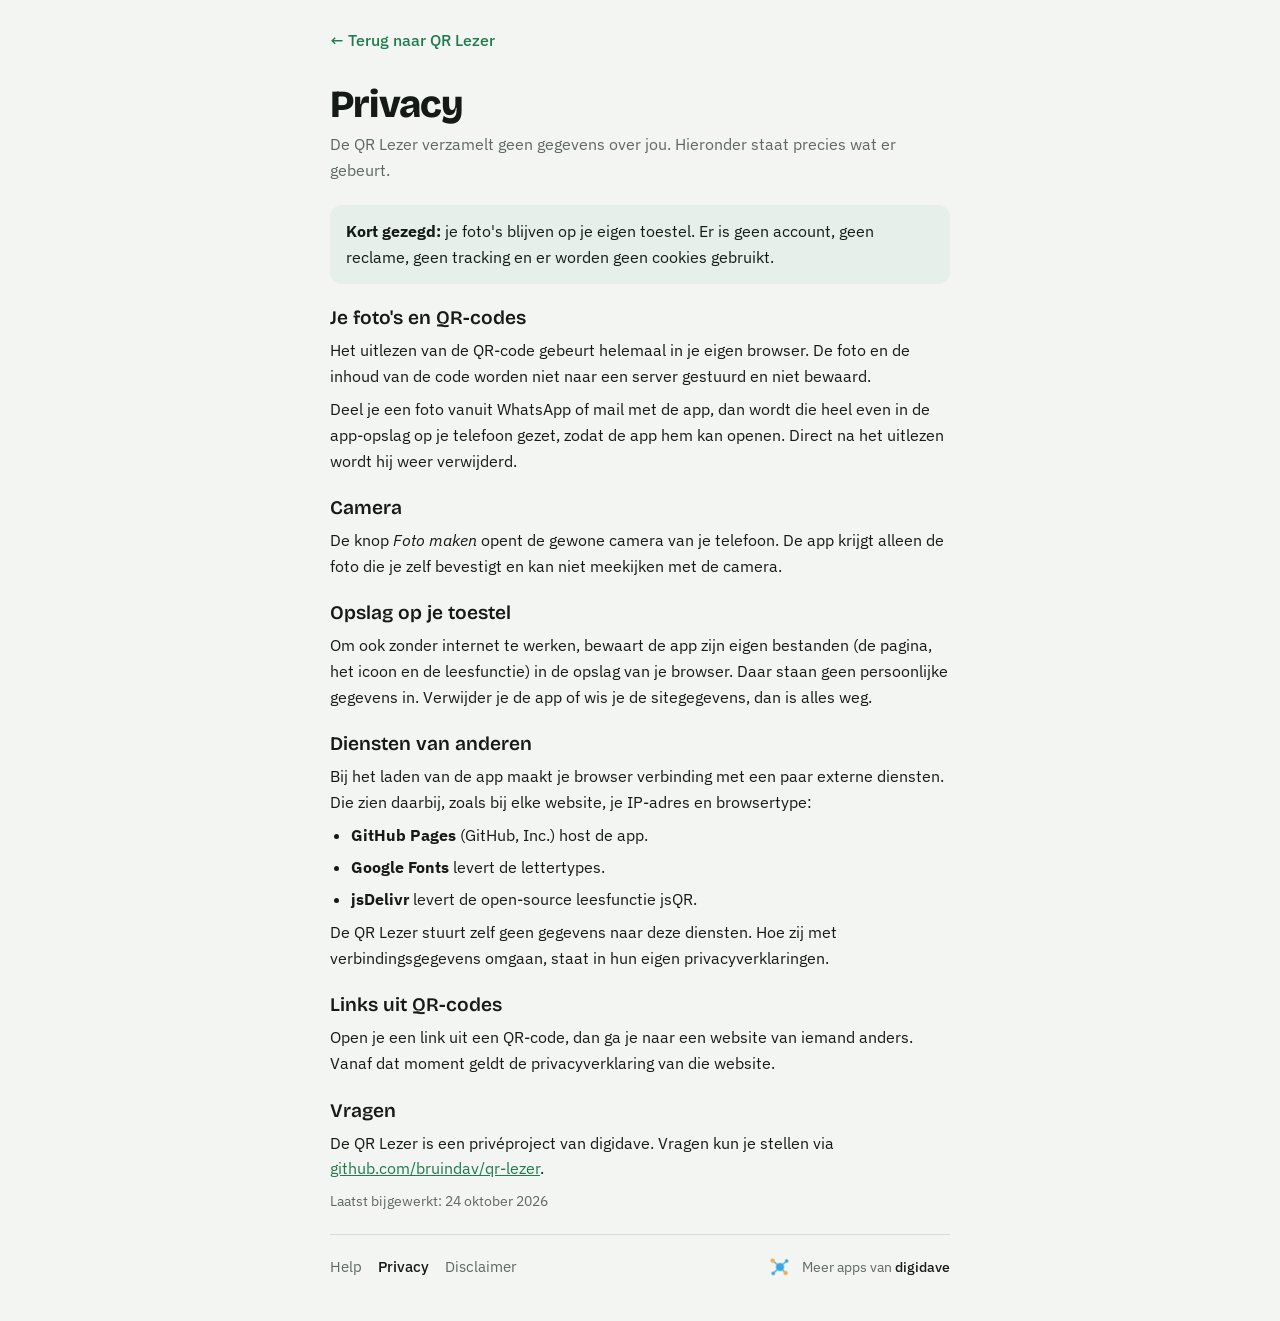
==== privacy.html @ f1f9b680 "Help-, privacy- en disclaimerpagina, digidave-logo met link naar DigidaveStore Co-Authored-By: Claud" ====
<!doctype html><html lang="nl"><head><meta charset="utf-8">
<meta name="viewport" content="width=device-width,initial-scale=1,viewport-fit=cover">
<meta name="theme-color" content="#1f7a4d">
<title>Privacy · QR Lezer</title>
<link rel="icon" href="icon-192.png">
<link rel="stylesheet" href="https://fonts.googleapis.com/css2?family=Bricolage+Grotesque:opsz,wght@12..96,600;12..96,800&family=IBM+Plex+Sans:wght@400;500&display=swap">
<link rel="stylesheet" href="info.css">
</head><body>
<main class="wrap">
  <a class="back" href="./">← Terug naar QR Lezer</a>
  <header>
    <h1>Privacy</h1>
    <p class="lead">De QR Lezer verzamelt geen gegevens over jou. Hieronder staat precies wat er gebeurt.</p>
  </header>

  <p class="box"><strong>Kort gezegd:</strong> je foto's blijven op je eigen toestel. Er is geen account, geen reclame, geen tracking en er worden geen cookies gebruikt.</p>

  <section>
    <h2>Je foto's en QR-codes</h2>
    <p>Het uitlezen van de QR-code gebeurt helemaal in je eigen browser. De foto en de inhoud van de code worden niet naar een server gestuurd en niet bewaard.</p>
    <p>Deel je een foto vanuit WhatsApp of mail met de app, dan wordt die heel even in de app-opslag op je telefoon gezet, zodat de app hem kan openen. Direct na het uitlezen wordt hij weer verwijderd.</p>
  </section>

  <section>
    <h2>Camera</h2>
    <p>De knop <em>Foto maken</em> opent de gewone camera van je telefoon. De app krijgt alleen de foto die je zelf bevestigt en kan niet meekijken met de camera.</p>
  </section>

  <section>
    <h2>Opslag op je toestel</h2>
    <p>Om ook zonder internet te werken, bewaart de app zijn eigen bestanden (de pagina, het icoon en de leesfunctie) in de opslag van je browser. Daar staan geen persoonlijke gegevens in. Verwijder je de app of wis je de sitegegevens, dan is alles weg.</p>
  </section>

  <section>
    <h2>Diensten van anderen</h2>
    <p>Bij het laden van de app maakt je browser verbinding met een paar externe diensten. Die zien daarbij, zoals bij elke website, je IP-adres en browsertype:</p>
    <ul>
      <li><strong>GitHub Pages</strong> (GitHub, Inc.) host de app.</li>
      <li><strong>Google Fonts</strong> levert de lettertypes.</li>
      <li><strong>jsDelivr</strong> levert de open-source leesfunctie jsQR.</li>
    </ul>
    <p>De QR Lezer stuurt zelf geen gegevens naar deze diensten. Hoe zij met verbindingsgegevens omgaan, staat in hun eigen privacyverklaringen.</p>
  </section>

  <section>
    <h2>Links uit QR-codes</h2>
    <p>Open je een link uit een QR-code, dan ga je naar een website van iemand anders. Vanaf dat moment geldt de privacyverklaring van die website.</p>
  </section>

  <section>
    <h2>Vragen</h2>
    <p>De QR Lezer is een privéproject van digidave. Vragen kun je stellen via <a href="https://github.com/bruindav/qr-lezer">github.com/bruindav/qr-lezer</a>.</p>
    <p class="meta">Laatst bijgewerkt: 24 oktober 2026</p>
  </section>

  <footer>
    <nav class="links" aria-label="Informatie">
      <a href="help.html">Help</a>
      <a href="privacy.html" aria-current="page">Privacy</a>
      <a href="disclaimer.html">Disclaimer</a>
    </nav>
    <a class="dd" href="https://bruindav.github.io/DigidaveStore/"><img src="icons/logo-mark.png" alt="" width="28" height="28"><span>Meer apps van <b>digidave</b></span></a>
  </footer>
</main>
</body></html>
---- info.css ----
/* Gedeelde opmaak voor Help, Privacy en Disclaimer: zelfde tokens als de app, rustige leeskolom */
:root{
  --bg:#f3f5f2; --surface:#ffffff; --fg:#151a17; --muted:#5d6862; --line:#d5dbd6;
  --accent:#1f7a4d; --accent-fg:#ffffff; --warn:#a4421c; --tint:#e6efe9;
  --display:"Bricolage Grotesque",system-ui,sans-serif;
  --body:"IBM Plex Sans",system-ui,sans-serif;
}
@media (prefers-color-scheme: dark){:root:not([data-theme="light"]){
  --bg:#111513; --surface:#1a201d; --fg:#e8ede9; --muted:#9aa69f; --line:#2e3833;
  --accent:#4cc28a; --accent-fg:#0d1a13; --warn:#f08a62; --tint:#1c2a23; color-scheme:dark}}
:root[data-theme="dark"]{
  --bg:#111513; --surface:#1a201d; --fg:#e8ede9; --muted:#9aa69f; --line:#2e3833;
  --accent:#4cc28a; --accent-fg:#0d1a13; --warn:#f08a62; --tint:#1c2a23; color-scheme:dark}
*{box-sizing:border-box}
html{padding-top:env(safe-area-inset-top,0px);padding-bottom:env(safe-area-inset-bottom,0px)}
body{margin:0;background:var(--bg);color:var(--fg);font:16px/1.6 var(--body);
  padding-left:max(16px,env(safe-area-inset-left,0px));padding-right:max(16px,env(safe-area-inset-right,0px));padding-block:20px 40px}
.wrap{max-width:620px;margin:0 auto;display:flex;flex-direction:column;gap:22px}
.back{align-self:flex-start;display:inline-flex;align-items:center;gap:6px;color:var(--accent);font-weight:500;text-decoration:none;padding:8px 0}
.back:focus-visible,a:focus-visible{outline:3px solid var(--accent);outline-offset:2px;border-radius:4px}
h1{font:800 clamp(1.9rem,6.5vw,2.4rem)/1.05 var(--display);margin:0;letter-spacing:-.02em;text-wrap:balance}
.lead{color:var(--muted);margin:8px 0 0}
section{display:flex;flex-direction:column;gap:8px}
h2{font:600 1.2rem/1.25 var(--display);margin:0;text-wrap:balance}
p,ul,ol{margin:0}
ul,ol{padding-left:1.3em;display:flex;flex-direction:column;gap:6px}
a{color:var(--accent)}
.box{background:var(--tint);border-radius:12px;padding:14px 16px}
.box.warn{background:var(--surface);border:1.5px solid var(--warn)}
.box.warn strong{color:var(--warn)}
.meta{color:var(--muted);font-size:.88rem}
footer{border-top:1px solid var(--line);padding-top:18px;display:flex;flex-wrap:wrap;align-items:center;justify-content:space-between;gap:12px}
.links{display:flex;flex-wrap:wrap;gap:6px 16px;font-size:.92rem}
.links a{color:var(--muted);text-decoration:none}
.links a[aria-current="page"]{color:var(--fg);font-weight:500}
.dd{display:inline-flex;align-items:center;gap:8px;text-decoration:none;color:var(--muted);font-size:.88rem}
.dd img{width:28px;height:28px}
.dd b{font-weight:500;color:var(--fg)}
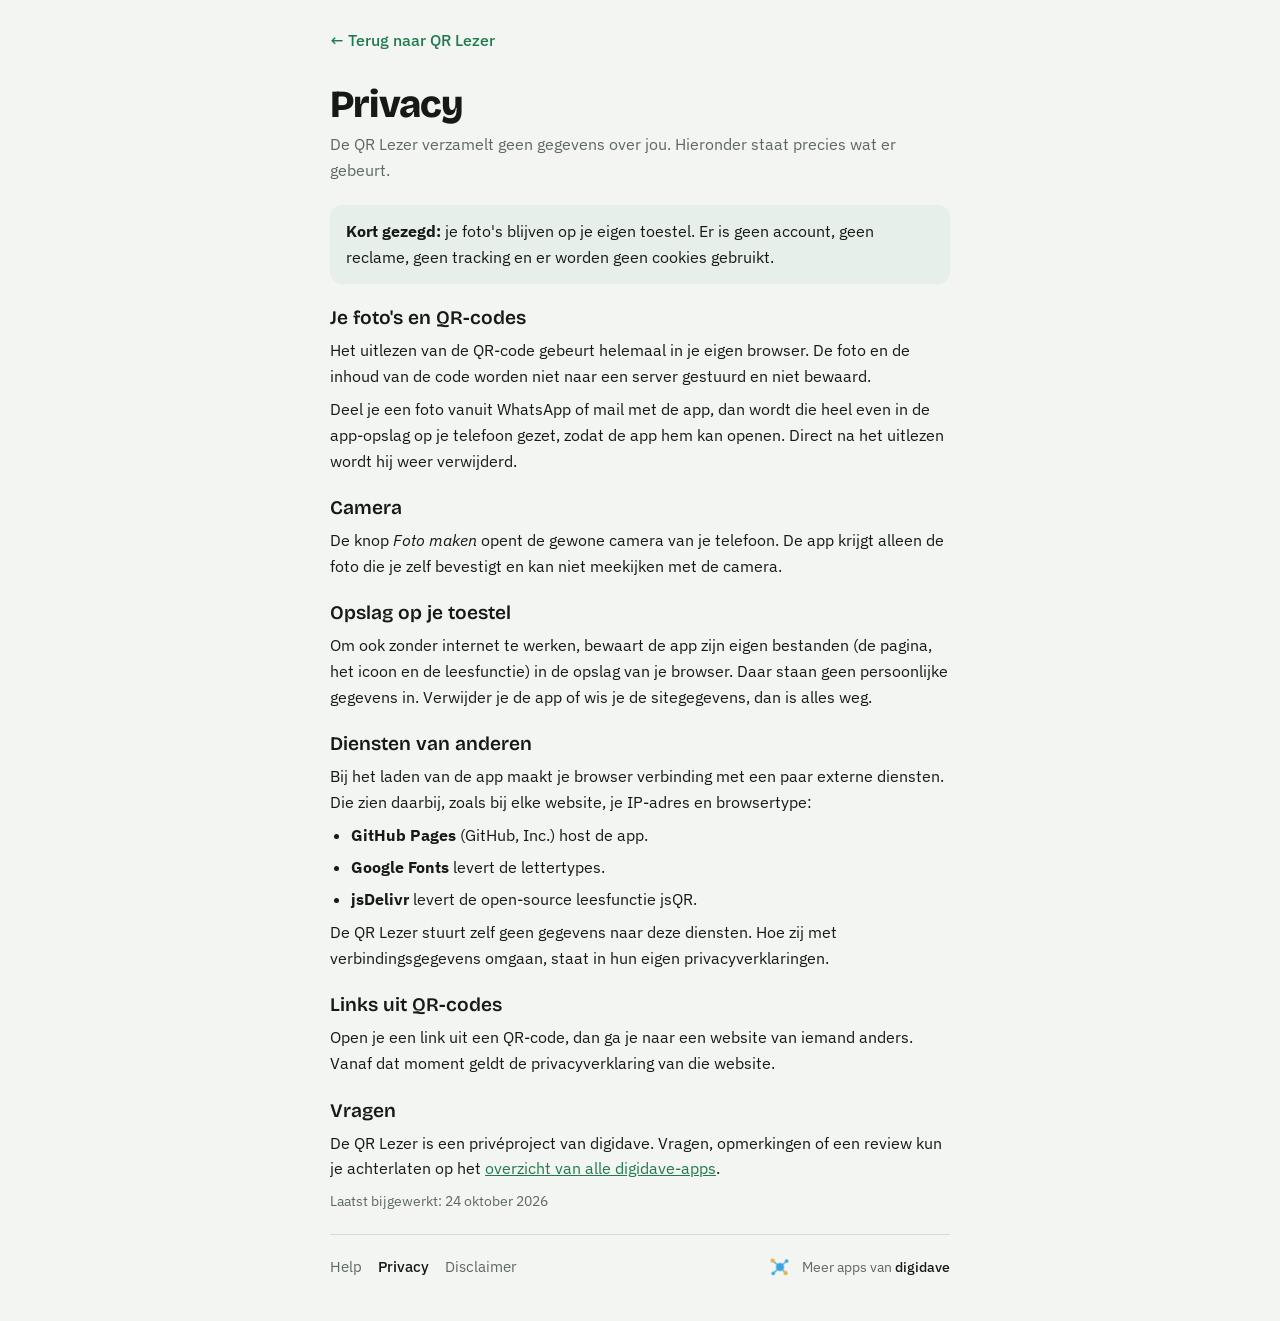
==== commit db6c2ac9: "Privacy: vragen en reviews via het DigidaveStore-overzicht Co-Authored-By: Claude Opus 5.5 <noreply@" ====
--- a/privacy.html
+++ b/privacy.html
@@ -49,7 +49,7 @@
 
   <section>
     <h2>Vragen</h2>
-    <p>De QR Lezer is een privéproject van digidave. Vragen kun je stellen via <a href="https://github.com/bruindav/qr-lezer">github.com/bruindav/qr-lezer</a>.</p>
+    <p>De QR Lezer is een privéproject van digidave. Vragen, opmerkingen of een review kun je achterlaten op het <a href="https://bruindav.github.io/DigidaveStore/">overzicht van alle digidave-apps</a>.</p>
     <p class="meta">Laatst bijgewerkt: 24 oktober 2026</p>
   </section>
 
